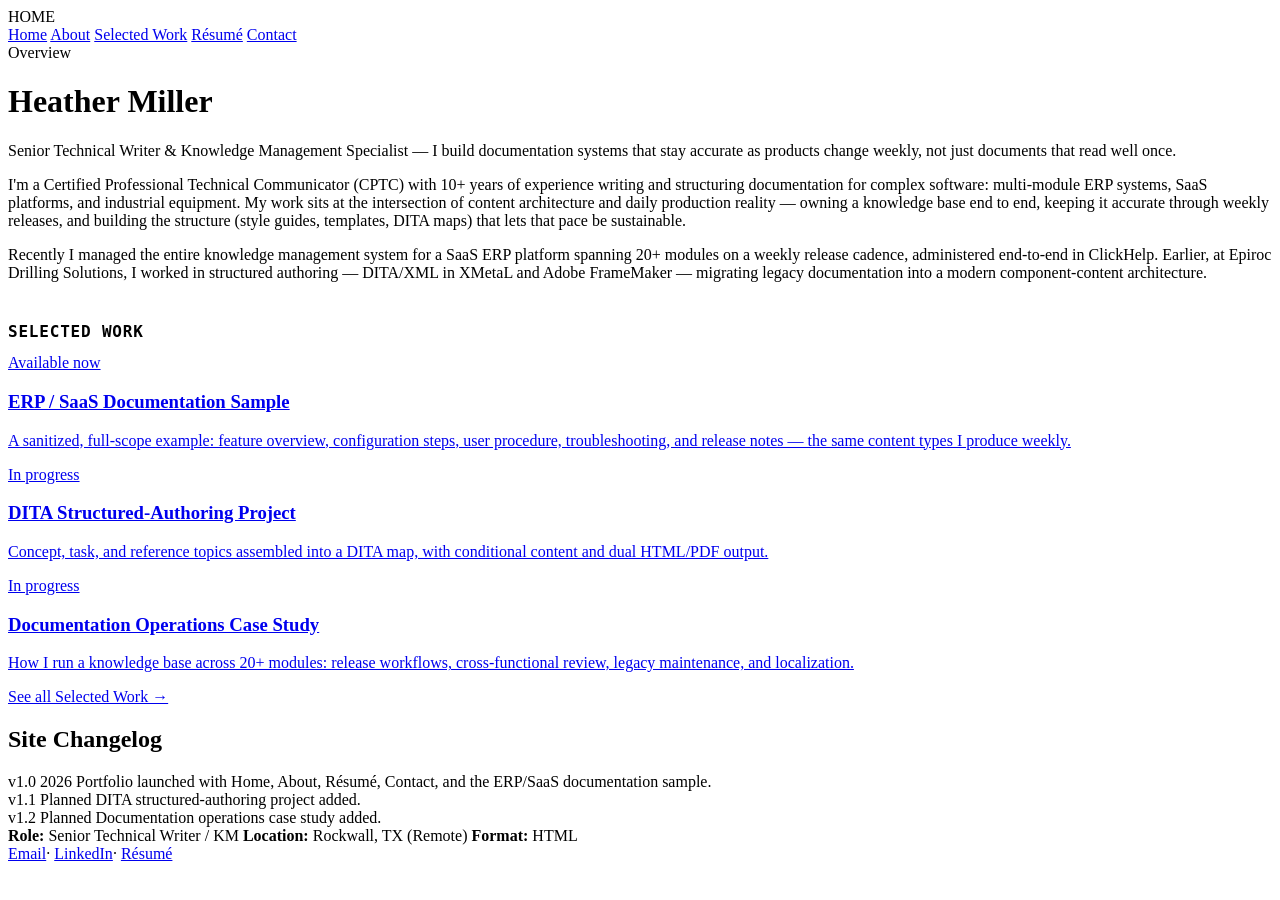
==== index.html @ f074c6b8 "Initial portfolio upload" ====
<!DOCTYPE html>
<html lang="en">
<head>
<meta charset="UTF-8">
<meta name="viewport" content="width=device-width, initial-scale=1.0">
<title>Heather Miller — Senior Technical Writer</title>
<meta name="description" content="Senior Technical Writer specializing in structured authoring, ERP/SaaS documentation, and knowledge management systems.">
<link rel="stylesheet" href="css/style.css">
</head>
<body>

<div class="topbar">
  <div class="topbar-inner">
    <div class="breadcrumb"><span class="current">HOME</span></div>
    <nav class="mainnav">
      <a href="index.html" class="active">Home</a>
      <a href="about.html">About</a>
      <a href="work.html">Selected Work</a>
      <a href="resume.html">Résumé</a>
      <a href="contact.html">Contact</a>
    </nav>
  </div>
</div>

<main>
  <span class="badge overview">Overview</span>
  <h1 class="pagetitle">Heather Miller</h1>
  <p class="dek">Senior Technical Writer &amp; Knowledge Management Specialist — I build documentation systems that stay accurate as products change weekly, not just documents that read well once.</p>

  <div class="section">
    <p>I'm a Certified Professional Technical Communicator (CPTC) with 10+ years of experience writing and structuring documentation for complex software: multi-module ERP systems, SaaS platforms, and industrial equipment. My work sits at the intersection of content architecture and daily production reality — owning a knowledge base end to end, keeping it accurate through weekly releases, and building the structure (style guides, templates, DITA maps) that lets that pace be sustainable.</p>
    <p>Recently I managed the entire knowledge management system for a SaaS ERP platform spanning 20+ modules on a weekly release cadence, administered end-to-end in ClickHelp. Earlier, at Epiroc Drilling Solutions, I worked in structured authoring — DITA/XML in XMetaL and Adobe FrameMaker — migrating legacy documentation into a modern component-content architecture.</p>
  </div>

  <div class="section">
    <h2 style="font-family:'IBM Plex Mono', monospace; font-size:1rem; text-transform:uppercase; letter-spacing:0.05em; color:var(--ink-soft); border-top:1px solid var(--line); padding-top:24px;">Selected Work</h2>
    <div class="card-grid">
      <a class="card" href="work/erp-saas-sample.html">
        <span class="status mono">Available now</span>
        <h3>ERP / SaaS Documentation Sample</h3>
        <p>A sanitized, full-scope example: feature overview, configuration steps, user procedure, troubleshooting, and release notes — the same content types I produce weekly.</p>
      </a>
      <a class="card" href="work/dita-sample.html">
        <span class="status mono">In progress</span>
        <h3>DITA Structured-Authoring Project</h3>
        <p>Concept, task, and reference topics assembled into a DITA map, with conditional content and dual HTML/PDF output.</p>
      </a>
      <a class="card" href="work/ops-case-study.html">
        <span class="status mono">In progress</span>
        <h3>Documentation Operations Case Study</h3>
        <p>How I run a knowledge base across 20+ modules: release workflows, cross-functional review, legacy maintenance, and localization.</p>
      </a>
    </div>
    <p><a href="work.html">See all Selected Work →</a></p>
  </div>

  <div class="changelog">
    <h2>Site Changelog</h2>
    <div class="changelog-entry">
      <span class="ver mono">v1.0</span>
      <span class="date">2026</span>
      <span>Portfolio launched with Home, About, Résumé, Contact, and the ERP/SaaS documentation sample.</span>
    </div>
    <div class="changelog-entry">
      <span class="ver mono">v1.1</span>
      <span class="date">Planned</span>
      <span>DITA structured-authoring project added.</span>
    </div>
    <div class="changelog-entry">
      <span class="ver mono">v1.2</span>
      <span class="date">Planned</span>
      <span>Documentation operations case study added.</span>
    </div>
  </div>

  <div class="topic-footer">
    <span><strong>Role:</strong> Senior Technical Writer / KM</span>
    <span><strong>Location:</strong> Rockwall, TX (Remote)</span>
    <span><strong>Format:</strong> HTML</span>
  </div>
</main>

<footer class="sitefooter">
  <a href="mailto:miller1218@outlook.com">Email</a>·
  <a href="https://www.linkedin.com/in/heather-m-8a455a157/" target="_blank" rel="noopener">LinkedIn</a>·
  <a href="resume.html">Résumé</a>
</footer>

</body>
</html>
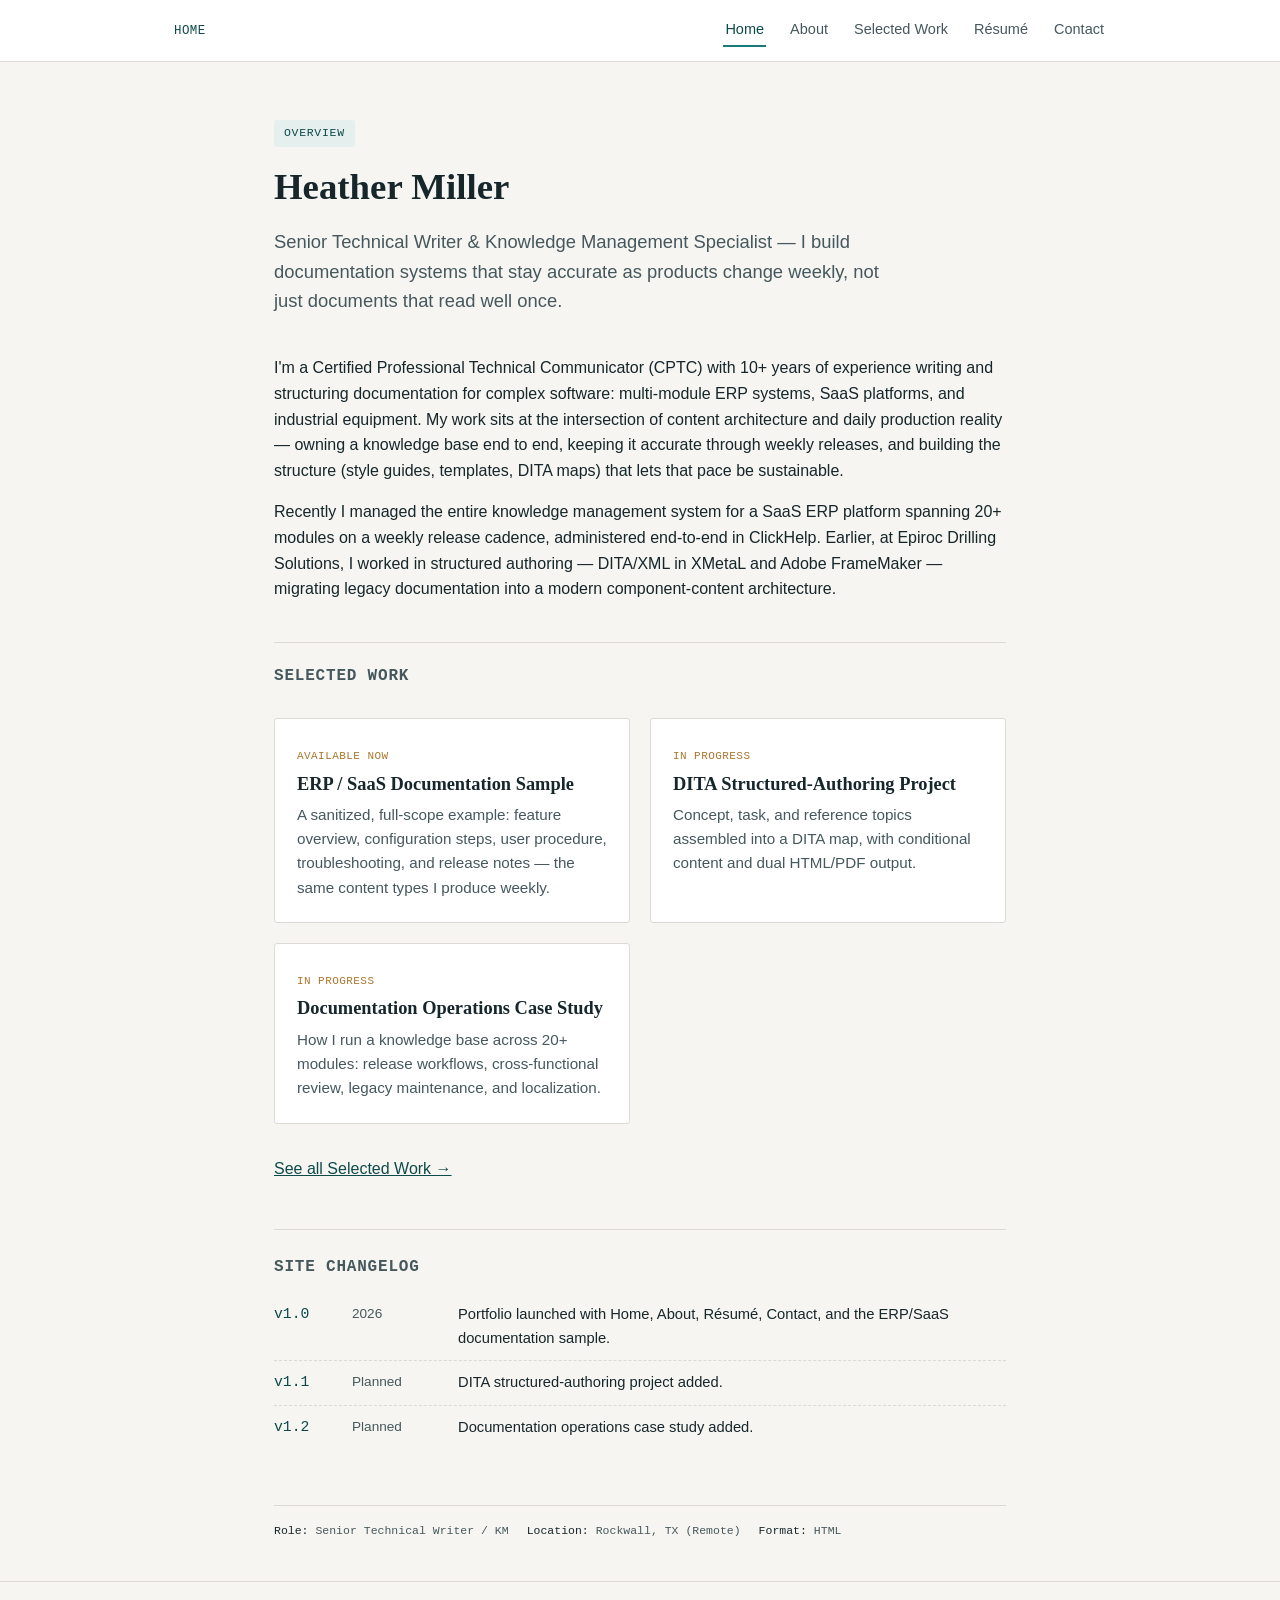
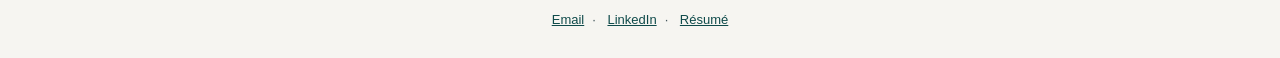
==== commit 5aaf307f: "Update to flat structure" ====
--- a/index.html
+++ b/index.html
@@ -5,7 +5,7 @@
 <meta name="viewport" content="width=device-width, initial-scale=1.0">
 <title>Heather Miller — Senior Technical Writer</title>
 <meta name="description" content="Senior Technical Writer specializing in structured authoring, ERP/SaaS documentation, and knowledge management systems.">
-<link rel="stylesheet" href="css/style.css">
+<link rel="stylesheet" href="style.css">
 </head>
 <body>
 
@@ -35,17 +35,17 @@
   <div class="section">
     <h2 style="font-family:'IBM Plex Mono', monospace; font-size:1rem; text-transform:uppercase; letter-spacing:0.05em; color:var(--ink-soft); border-top:1px solid var(--line); padding-top:24px;">Selected Work</h2>
     <div class="card-grid">
-      <a class="card" href="work/erp-saas-sample.html">
+      <a class="card" href="erp-saas-sample.html">
         <span class="status mono">Available now</span>
         <h3>ERP / SaaS Documentation Sample</h3>
         <p>A sanitized, full-scope example: feature overview, configuration steps, user procedure, troubleshooting, and release notes — the same content types I produce weekly.</p>
       </a>
-      <a class="card" href="work/dita-sample.html">
+      <a class="card" href="dita-sample.html">
         <span class="status mono">In progress</span>
         <h3>DITA Structured-Authoring Project</h3>
         <p>Concept, task, and reference topics assembled into a DITA map, with conditional content and dual HTML/PDF output.</p>
       </a>
-      <a class="card" href="work/ops-case-study.html">
+      <a class="card" href="ops-case-study.html">
         <span class="status mono">In progress</span>
         <h3>Documentation Operations Case Study</h3>
         <p>How I run a knowledge base across 20+ modules: release workflows, cross-functional review, legacy maintenance, and localization.</p>
--- a/style.css
+++ b/style.css
@@ -0,0 +1,302 @@
+@import url('https://fonts.googleapis.com/css2?family=Source+Serif+4:opsz,wght@8..60,400;8..60,600;8..60,700&family=Inter:wght@400;500;600&family=IBM+Plex+Mono:wght@400;500&display=swap');
+
+:root {
+  --ink: #16262B;
+  --ink-soft: #46585D;
+  --teal-deep: #0E4A4A;
+  --teal: #1A7A7A;
+  --teal-pale: #E4EFEE;
+  --paper: #F6F5F1;
+  --panel: #FFFFFF;
+  --ochre: #A9762C;
+  --ochre-pale: #F3E9D8;
+  --line: #DCDAD2;
+  --radius: 3px;
+}
+
+* { box-sizing: border-box; }
+
+html { scroll-behavior: smooth; }
+
+body {
+  margin: 0;
+  background: var(--paper);
+  color: var(--ink);
+  font-family: 'Inter', -apple-system, 'Segoe UI', sans-serif;
+  font-size: 16px;
+  line-height: 1.6;
+  -webkit-font-smoothing: antialiased;
+}
+
+a { color: var(--teal-deep); }
+a:hover { color: var(--teal); }
+
+h1, h2, h3 {
+  font-family: 'Source Serif 4', Georgia, serif;
+  font-weight: 600;
+  color: var(--ink);
+  line-height: 1.2;
+  margin: 0 0 0.5em;
+}
+
+.mono {
+  font-family: 'IBM Plex Mono', monospace;
+}
+
+/* ---- Top utility bar: breadcrumb + nav ---- */
+.topbar {
+  border-bottom: 1px solid var(--line);
+  background: var(--panel);
+  position: sticky;
+  top: 0;
+  z-index: 20;
+}
+
+.topbar-inner {
+  max-width: 980px;
+  margin: 0 auto;
+  padding: 14px 24px;
+  display: flex;
+  align-items: center;
+  justify-content: space-between;
+  gap: 16px;
+  flex-wrap: wrap;
+}
+
+.breadcrumb {
+  font-family: 'IBM Plex Mono', monospace;
+  font-size: 12.5px;
+  letter-spacing: 0.03em;
+  color: var(--ink-soft);
+  text-transform: uppercase;
+}
+
+.breadcrumb a { color: var(--ink-soft); text-decoration: none; }
+.breadcrumb a:hover { color: var(--teal); }
+
+.breadcrumb .sep { margin: 0 6px; color: var(--line); }
+.breadcrumb .current { color: var(--teal-deep); font-weight: 500; }
+
+nav.mainnav {
+  display: flex;
+  gap: 22px;
+  font-size: 14.5px;
+  font-weight: 500;
+}
+
+nav.mainnav a {
+  text-decoration: none;
+  color: var(--ink-soft);
+  padding: 4px 2px;
+  border-bottom: 2px solid transparent;
+}
+
+nav.mainnav a:hover,
+nav.mainnav a.active {
+  color: var(--teal-deep);
+  border-bottom-color: var(--teal);
+}
+
+/* ---- Page shell ---- */
+main {
+  max-width: 780px;
+  margin: 0 auto;
+  padding: 56px 24px 40px;
+}
+
+.wide main { max-width: 980px; }
+
+/* ---- Topic-type badge (mirrors DITA topic types) ---- */
+.badge {
+  display: inline-block;
+  font-family: 'IBM Plex Mono', monospace;
+  font-size: 11.5px;
+  letter-spacing: 0.06em;
+  text-transform: uppercase;
+  font-weight: 500;
+  padding: 4px 10px;
+  border-radius: var(--radius);
+  margin-bottom: 18px;
+}
+
+.badge.concept { background: var(--teal-pale); color: var(--teal-deep); }
+.badge.task { background: var(--ochre-pale); color: var(--ochre); }
+.badge.reference { background: #EFEFEF; color: var(--ink-soft); }
+.badge.overview { background: var(--teal-pale); color: var(--teal-deep); }
+
+h1.pagetitle {
+  font-size: 2.3rem;
+  margin-bottom: 0.3em;
+}
+
+.dek {
+  font-size: 1.15rem;
+  color: var(--ink-soft);
+  margin-bottom: 2em;
+  max-width: 60ch;
+}
+
+/* ---- Cards for Selected Work ---- */
+.card-grid {
+  display: grid;
+  grid-template-columns: repeat(auto-fit, minmax(260px, 1fr));
+  gap: 20px;
+  margin: 32px 0;
+}
+
+.card {
+  background: var(--panel);
+  border: 1px solid var(--line);
+  border-radius: var(--radius);
+  padding: 22px;
+  text-decoration: none;
+  color: inherit;
+  display: block;
+  transition: border-color 0.15s ease, transform 0.15s ease;
+}
+
+.card:hover {
+  border-color: var(--teal);
+  transform: translateY(-2px);
+}
+
+.card h3 { font-size: 1.15rem; margin: 6px 0 8px; }
+.card p { font-size: 0.95rem; color: var(--ink-soft); margin: 0; }
+
+.card .status {
+  font-family: 'IBM Plex Mono', monospace;
+  font-size: 11px;
+  color: var(--ochre);
+  text-transform: uppercase;
+  letter-spacing: 0.04em;
+}
+
+/* ---- Release notes / changelog strip ---- */
+.changelog {
+  border-top: 1px solid var(--line);
+  margin-top: 48px;
+  padding-top: 28px;
+}
+
+.changelog h2 {
+  font-size: 1rem;
+  font-family: 'IBM Plex Mono', monospace;
+  text-transform: uppercase;
+  letter-spacing: 0.05em;
+  color: var(--ink-soft);
+  margin-bottom: 16px;
+}
+
+.changelog-entry {
+  display: flex;
+  gap: 16px;
+  padding: 10px 0;
+  border-bottom: 1px dashed var(--line);
+  font-size: 0.92rem;
+}
+
+.changelog-entry:last-child { border-bottom: none; }
+
+.changelog-entry .ver {
+  font-family: 'IBM Plex Mono', monospace;
+  color: var(--teal-deep);
+  font-weight: 500;
+  min-width: 62px;
+}
+
+.changelog-entry .date {
+  color: var(--ink-soft);
+  min-width: 90px;
+  font-size: 0.85rem;
+}
+
+/* ---- Metadata footer (mirrors a real help-topic footer) ---- */
+.topic-footer {
+  margin-top: 56px;
+  padding-top: 16px;
+  border-top: 1px solid var(--line);
+  font-family: 'IBM Plex Mono', monospace;
+  font-size: 11.5px;
+  color: var(--ink-soft);
+  display: flex;
+  flex-wrap: wrap;
+  gap: 4px 18px;
+}
+
+.topic-footer span strong {
+  color: var(--ink);
+  font-weight: 500;
+}
+
+/* ---- Site footer ---- */
+footer.sitefooter {
+  border-top: 1px solid var(--line);
+  padding: 28px 24px;
+  text-align: center;
+  font-size: 13px;
+  color: var(--ink-soft);
+}
+
+footer.sitefooter a { margin: 0 8px; }
+
+/* ---- Misc content elements ---- */
+.section { margin: 40px 0; }
+
+ul.tight { padding-left: 1.2em; }
+ul.tight li { margin-bottom: 6px; }
+
+table.spec {
+  width: 100%;
+  border-collapse: collapse;
+  margin: 16px 0;
+  font-size: 0.93rem;
+}
+
+table.spec th, table.spec td {
+  text-align: left;
+  padding: 8px 12px;
+  border-bottom: 1px solid var(--line);
+}
+
+table.spec th {
+  font-family: 'IBM Plex Mono', monospace;
+  font-size: 11.5px;
+  text-transform: uppercase;
+  letter-spacing: 0.04em;
+  color: var(--ink-soft);
+}
+
+.callout {
+  background: var(--teal-pale);
+  border-left: 3px solid var(--teal);
+  padding: 14px 18px;
+  border-radius: var(--radius);
+  font-size: 0.95rem;
+  margin: 20px 0;
+}
+
+.btn {
+  display: inline-block;
+  background: var(--teal-deep);
+  color: #fff;
+  text-decoration: none;
+  padding: 10px 20px;
+  border-radius: var(--radius);
+  font-weight: 500;
+  font-size: 0.95rem;
+}
+
+.btn:hover { background: var(--teal); color: #fff; }
+
+.btn.ghost {
+  background: transparent;
+  color: var(--teal-deep);
+  border: 1px solid var(--teal-deep);
+}
+
+.btn.ghost:hover { background: var(--teal-pale); }
+
+@media (max-width: 600px) {
+  .topbar-inner { flex-direction: column; align-items: flex-start; }
+  h1.pagetitle { font-size: 1.8rem; }
+}
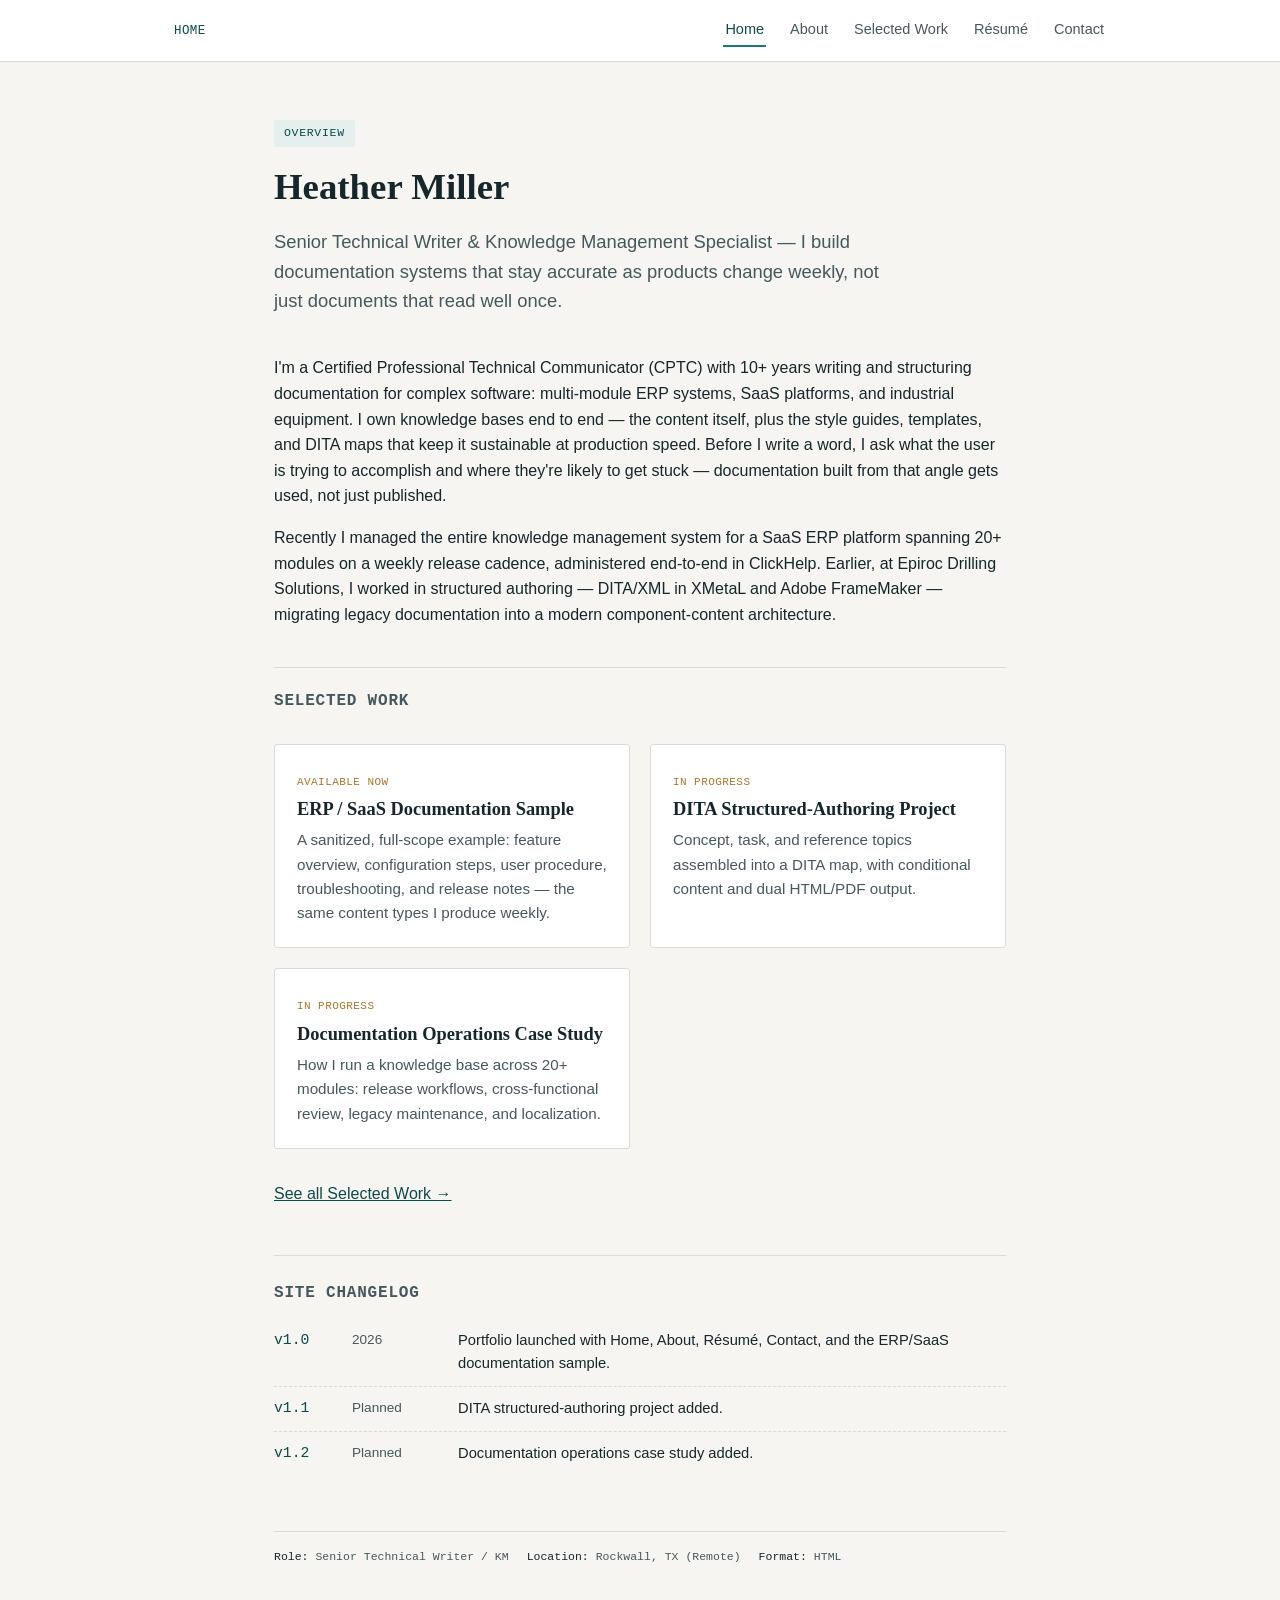
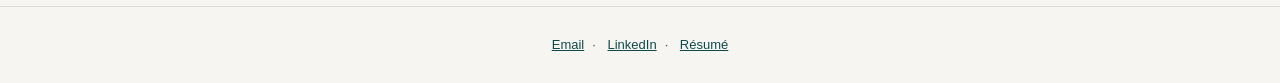
==== commit d382099f: "Update professional experience description in index.html Revised the description of professional exp" ====
--- a/index.html
+++ b/index.html
@@ -28,7 +28,7 @@
   <p class="dek">Senior Technical Writer &amp; Knowledge Management Specialist — I build documentation systems that stay accurate as products change weekly, not just documents that read well once.</p>
 
   <div class="section">
-    <p>I'm a Certified Professional Technical Communicator (CPTC) with 10+ years of experience writing and structuring documentation for complex software: multi-module ERP systems, SaaS platforms, and industrial equipment. My work sits at the intersection of content architecture and daily production reality — owning a knowledge base end to end, keeping it accurate through weekly releases, and building the structure (style guides, templates, DITA maps) that lets that pace be sustainable.</p>
+    <p>I'm a Certified Professional Technical Communicator (CPTC) with 10+ years writing and structuring documentation for complex software: multi-module ERP systems, SaaS platforms, and industrial equipment. I own knowledge bases end to end — the content itself, plus the style guides, templates, and DITA maps that keep it sustainable at production speed. Before I write a word, I ask what the user is trying to accomplish and where they're likely to get stuck — documentation built from that angle gets used, not just published.</p>
     <p>Recently I managed the entire knowledge management system for a SaaS ERP platform spanning 20+ modules on a weekly release cadence, administered end-to-end in ClickHelp. Earlier, at Epiroc Drilling Solutions, I worked in structured authoring — DITA/XML in XMetaL and Adobe FrameMaker — migrating legacy documentation into a modern component-content architecture.</p>
   </div>
 
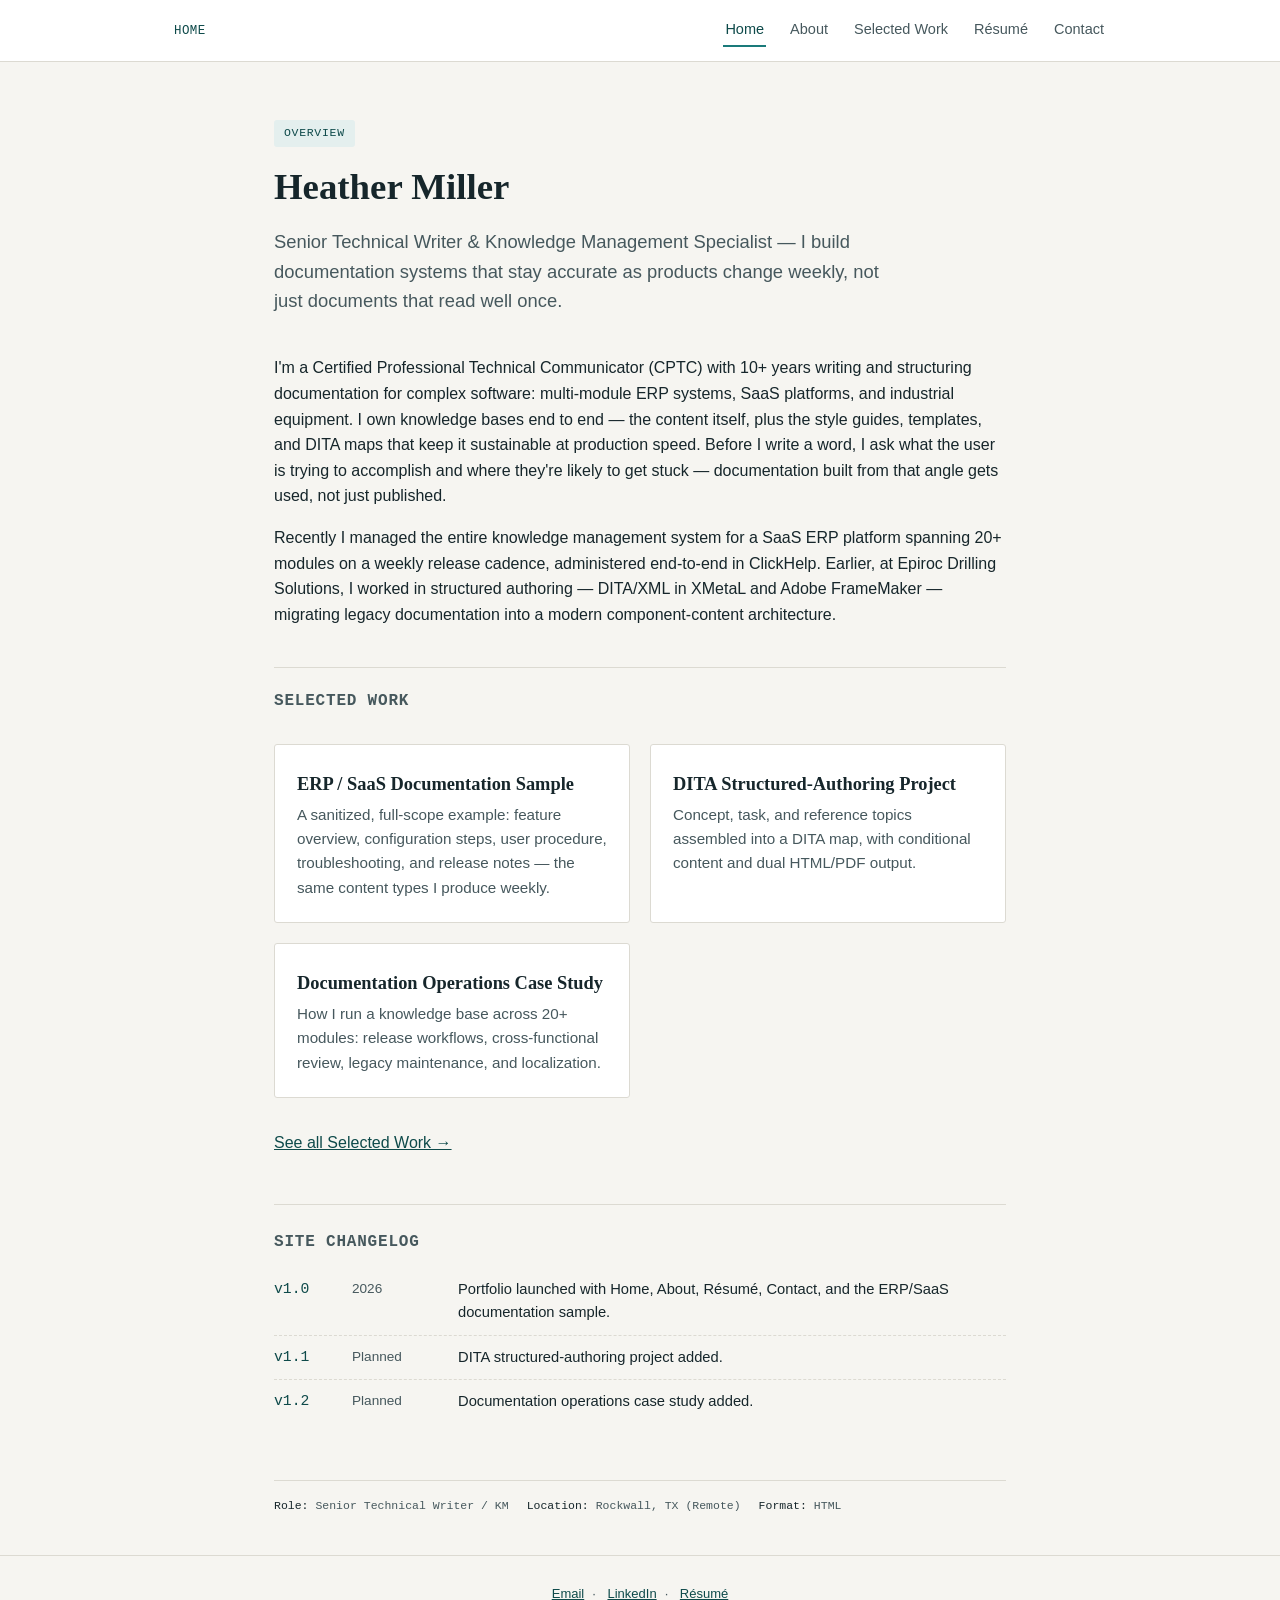
==== commit 1ad1bcd6: "Remove status spans from Selected Work section" ====
--- a/index.html
+++ b/index.html
@@ -36,18 +36,15 @@
     <h2 style="font-family:'IBM Plex Mono', monospace; font-size:1rem; text-transform:uppercase; letter-spacing:0.05em; color:var(--ink-soft); border-top:1px solid var(--line); padding-top:24px;">Selected Work</h2>
     <div class="card-grid">
       <a class="card" href="erp-saas-sample.html">
-        <span class="status mono">Available now</span>
-        <h3>ERP / SaaS Documentation Sample</h3>
+       <h3>ERP / SaaS Documentation Sample</h3>
         <p>A sanitized, full-scope example: feature overview, configuration steps, user procedure, troubleshooting, and release notes — the same content types I produce weekly.</p>
       </a>
       <a class="card" href="dita-sample.html">
-        <span class="status mono">In progress</span>
-        <h3>DITA Structured-Authoring Project</h3>
+       <h3>DITA Structured-Authoring Project</h3>
         <p>Concept, task, and reference topics assembled into a DITA map, with conditional content and dual HTML/PDF output.</p>
       </a>
       <a class="card" href="ops-case-study.html">
-        <span class="status mono">In progress</span>
-        <h3>Documentation Operations Case Study</h3>
+       <h3>Documentation Operations Case Study</h3>
         <p>How I run a knowledge base across 20+ modules: release workflows, cross-functional review, legacy maintenance, and localization.</p>
       </a>
     </div>
--- a/style.css
+++ b/style.css
@@ -295,6 +295,28 @@
 }
 
 .btn.ghost:hover { background: var(--teal-pale); }
+.code-label {
+  font-family: 'IBM Plex Mono', monospace;
+  font-size: 0.75rem;
+  color: var(--ink-soft);
+  text-transform: uppercase;
+  letter-spacing: 0.04em;
+  margin-bottom: 6px;
+  display: block;
+}
+
+pre.codeblock {
+  background: var(--panel);
+  border: 1px solid var(--line);
+  border-radius: var(--radius);
+  padding: 16px 18px;
+  overflow-x: auto;
+  font-family: 'IBM Plex Mono', monospace;
+  font-size: 0.85rem;
+  line-height: 1.5;
+  color: var(--ink);
+  margin: 0 0 16px;
+}
 
 @media (max-width: 600px) {
   .topbar-inner { flex-direction: column; align-items: flex-start; }
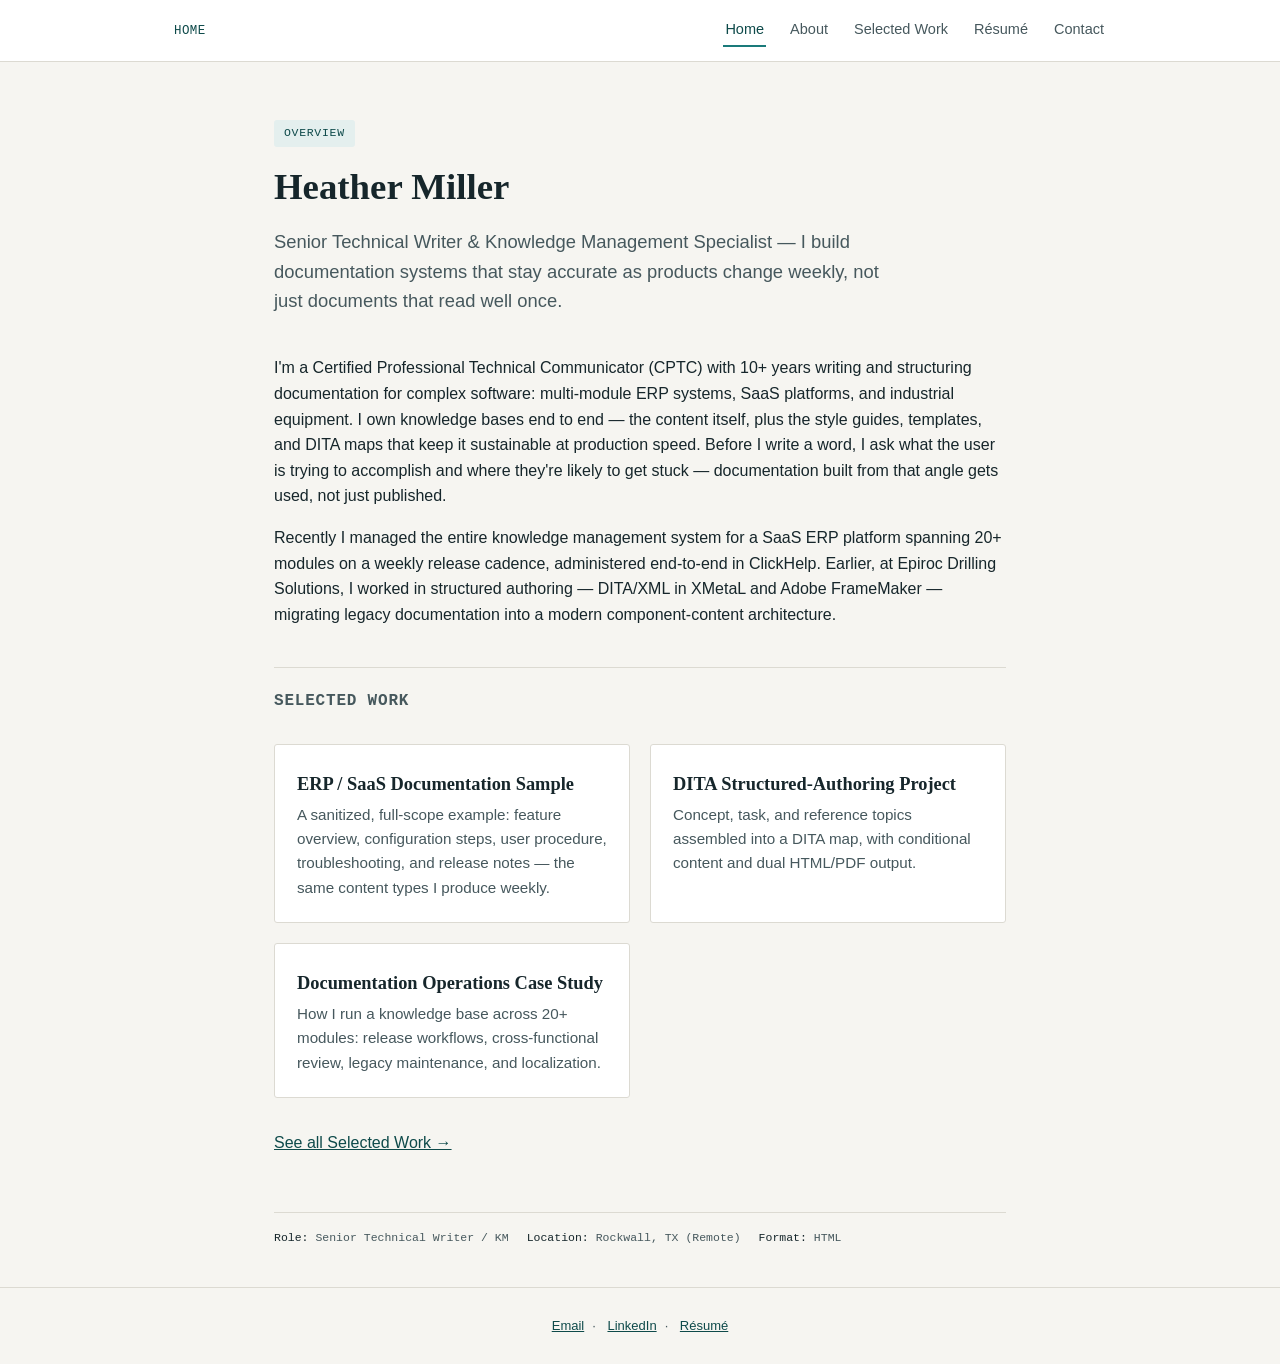
==== commit 5982147d: "Remove changelog section from index.html Removed the changelog section from the index.html file." ====
--- a/index.html
+++ b/index.html
@@ -51,26 +51,7 @@
     <p><a href="work.html">See all Selected Work →</a></p>
   </div>
 
-  <div class="changelog">
-    <h2>Site Changelog</h2>
-    <div class="changelog-entry">
-      <span class="ver mono">v1.0</span>
-      <span class="date">2026</span>
-      <span>Portfolio launched with Home, About, Résumé, Contact, and the ERP/SaaS documentation sample.</span>
-    </div>
-    <div class="changelog-entry">
-      <span class="ver mono">v1.1</span>
-      <span class="date">Planned</span>
-      <span>DITA structured-authoring project added.</span>
-    </div>
-    <div class="changelog-entry">
-      <span class="ver mono">v1.2</span>
-      <span class="date">Planned</span>
-      <span>Documentation operations case study added.</span>
-    </div>
-  </div>
-
-  <div class="topic-footer">
+    <div class="topic-footer">
     <span><strong>Role:</strong> Senior Technical Writer / KM</span>
     <span><strong>Location:</strong> Rockwall, TX (Remote)</span>
     <span><strong>Format:</strong> HTML</span>
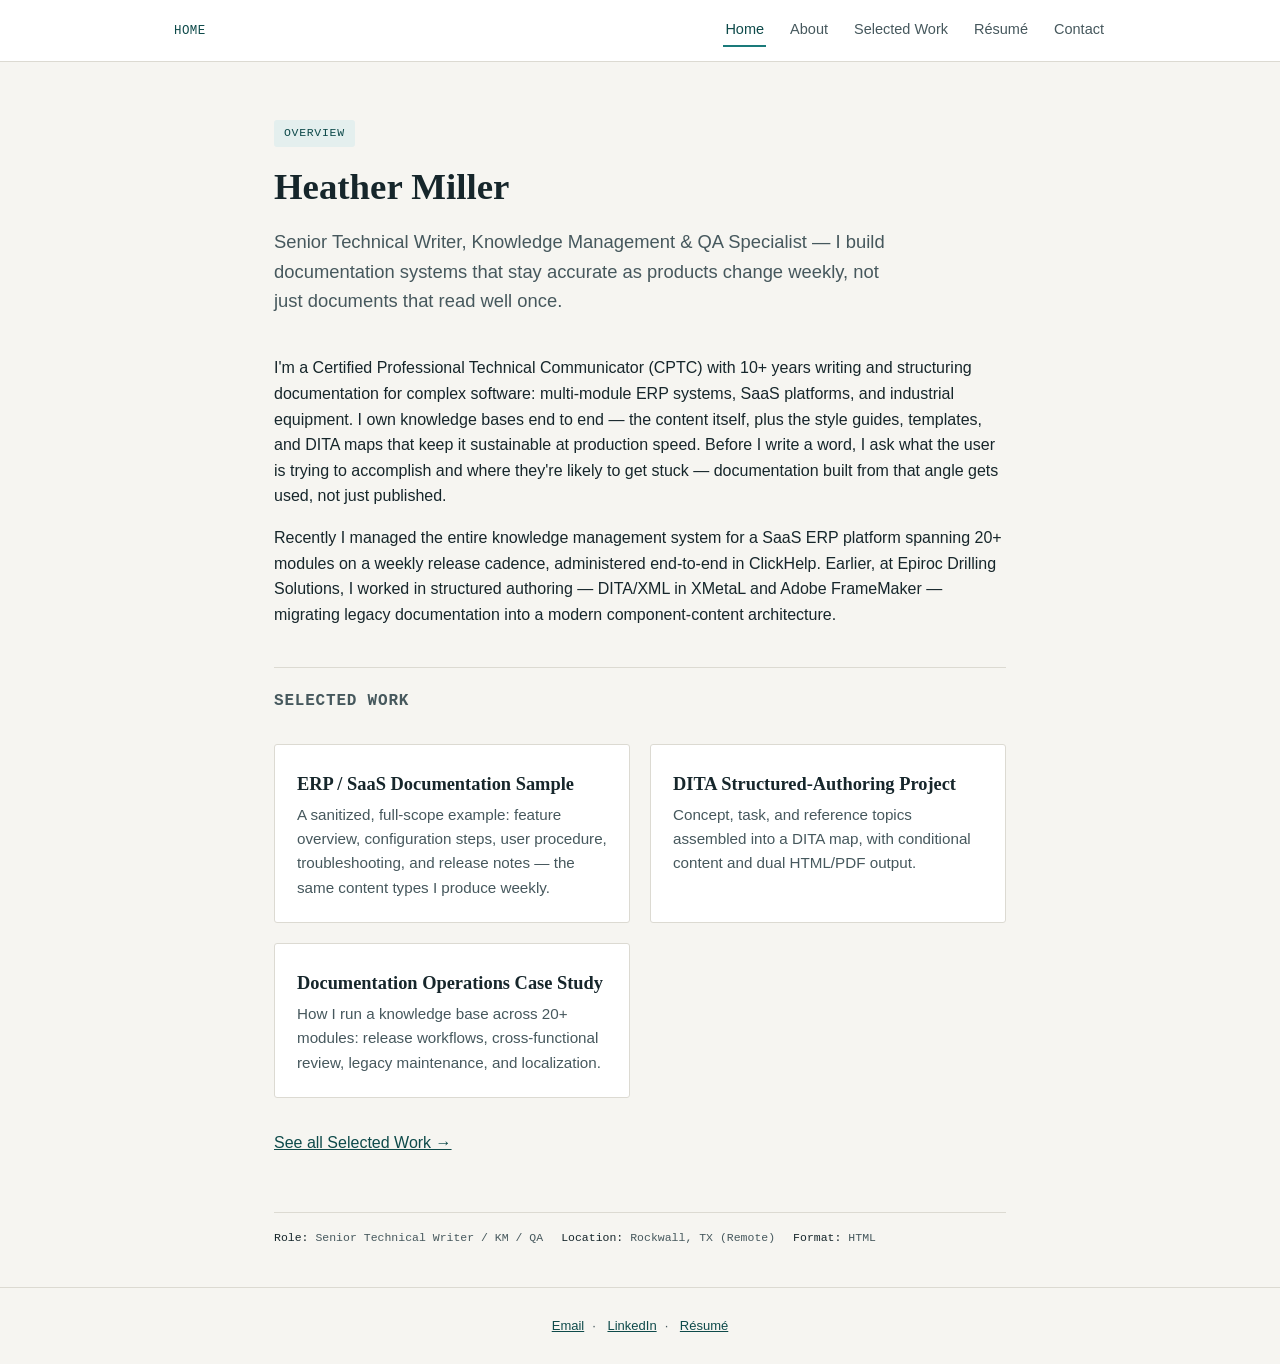
==== commit 5acd0a3c: "Add files via upload" ====
--- a/index.html
+++ b/index.html
@@ -3,8 +3,8 @@
 <head>
 <meta charset="UTF-8">
 <meta name="viewport" content="width=device-width, initial-scale=1.0">
-<title>Heather Miller — Senior Technical Writer</title>
-<meta name="description" content="Senior Technical Writer specializing in structured authoring, ERP/SaaS documentation, and knowledge management systems.">
+<title>Heather Miller — Senior Technical Writer & QA</title>
+<meta name="description" content="Senior Technical Writer specializing in structured authoring, ERP/SaaS documentation, knowledge management systems, and content QA.">
 <link rel="stylesheet" href="style.css">
 </head>
 <body>
@@ -25,7 +25,7 @@
 <main>
   <span class="badge overview">Overview</span>
   <h1 class="pagetitle">Heather Miller</h1>
-  <p class="dek">Senior Technical Writer &amp; Knowledge Management Specialist — I build documentation systems that stay accurate as products change weekly, not just documents that read well once.</p>
+  <p class="dek">Senior Technical Writer, Knowledge Management &amp; QA Specialist — I build documentation systems that stay accurate as products change weekly, not just documents that read well once.</p>
 
   <div class="section">
     <p>I'm a Certified Professional Technical Communicator (CPTC) with 10+ years writing and structuring documentation for complex software: multi-module ERP systems, SaaS platforms, and industrial equipment. I own knowledge bases end to end — the content itself, plus the style guides, templates, and DITA maps that keep it sustainable at production speed. Before I write a word, I ask what the user is trying to accomplish and where they're likely to get stuck — documentation built from that angle gets used, not just published.</p>
@@ -52,7 +52,7 @@
   </div>
 
     <div class="topic-footer">
-    <span><strong>Role:</strong> Senior Technical Writer / KM</span>
+    <span><strong>Role:</strong> Senior Technical Writer / KM / QA</span>
     <span><strong>Location:</strong> Rockwall, TX (Remote)</span>
     <span><strong>Format:</strong> HTML</span>
   </div>
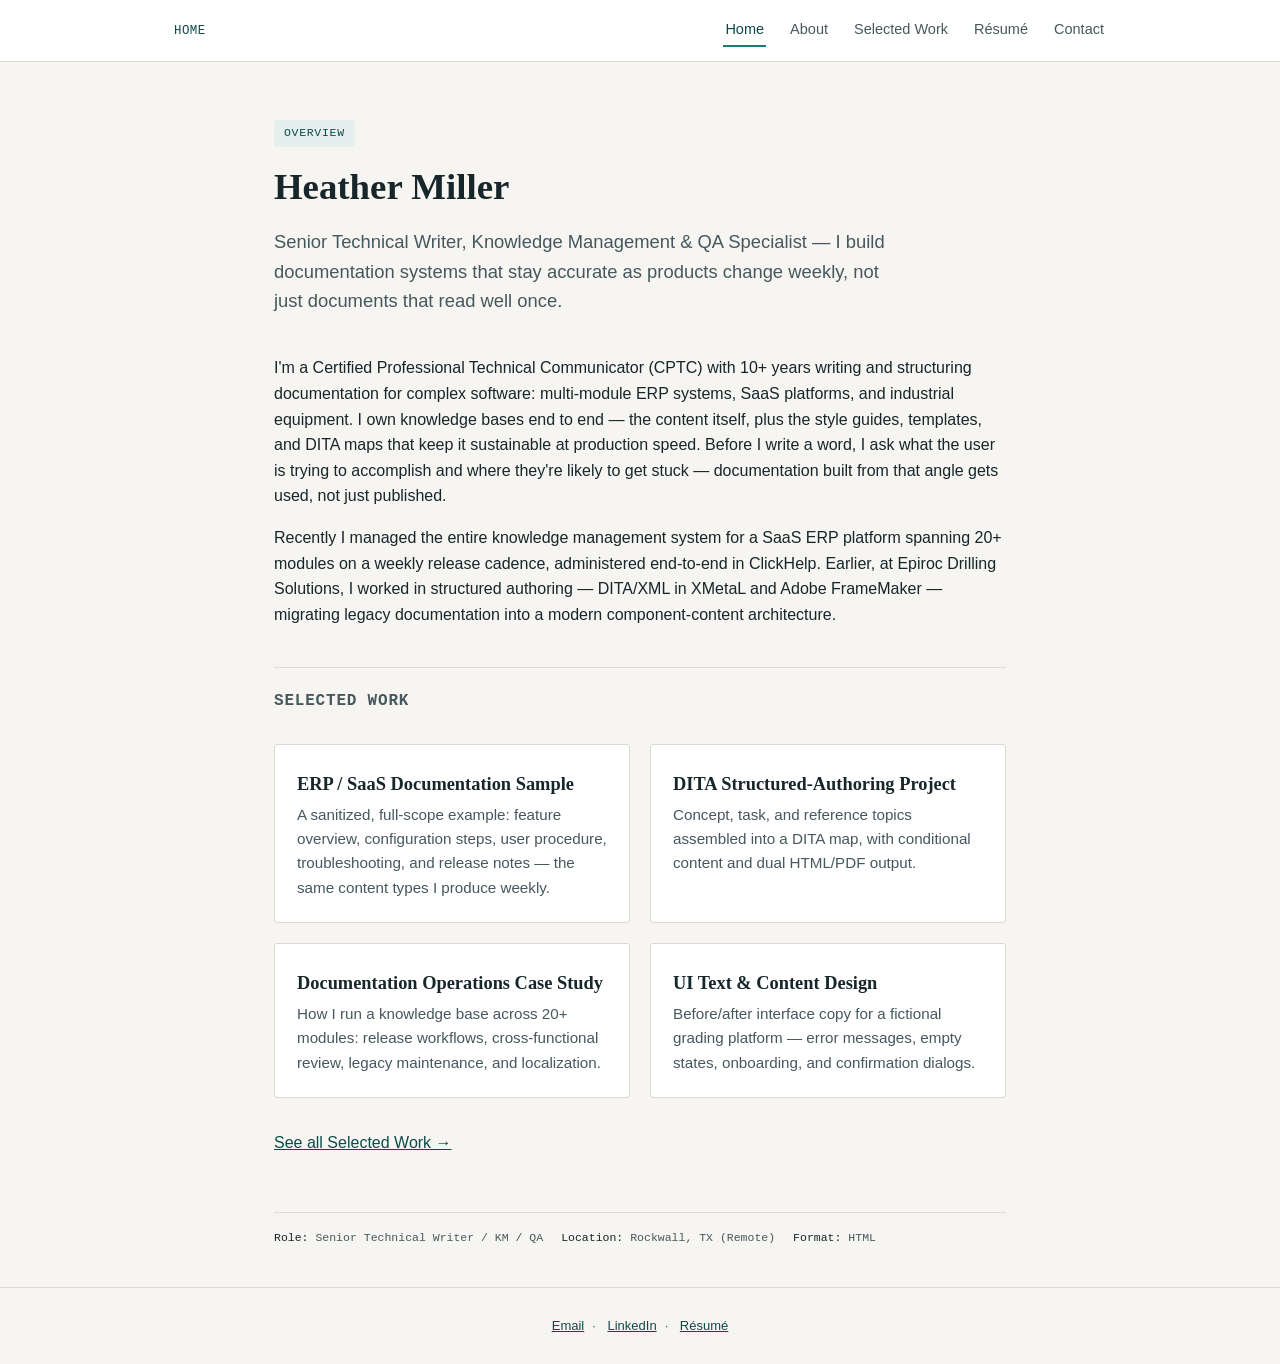
==== commit e4baef95: "Add UI Text & Content Design section to index.html" ====
--- a/index.html
+++ b/index.html
@@ -47,6 +47,10 @@
        <h3>Documentation Operations Case Study</h3>
         <p>How I run a knowledge base across 20+ modules: release workflows, cross-functional review, legacy maintenance, and localization.</p>
       </a>
+      <a href="ui-text-sample.html" class="card">
+  <h3>UI Text &amp; Content Design</h3>
+  <p>Before/after interface copy for a fictional grading platform — error messages, empty states, onboarding, and confirmation dialogs.</p>
+</a>
     </div>
     <p><a href="work.html">See all Selected Work →</a></p>
   </div>
